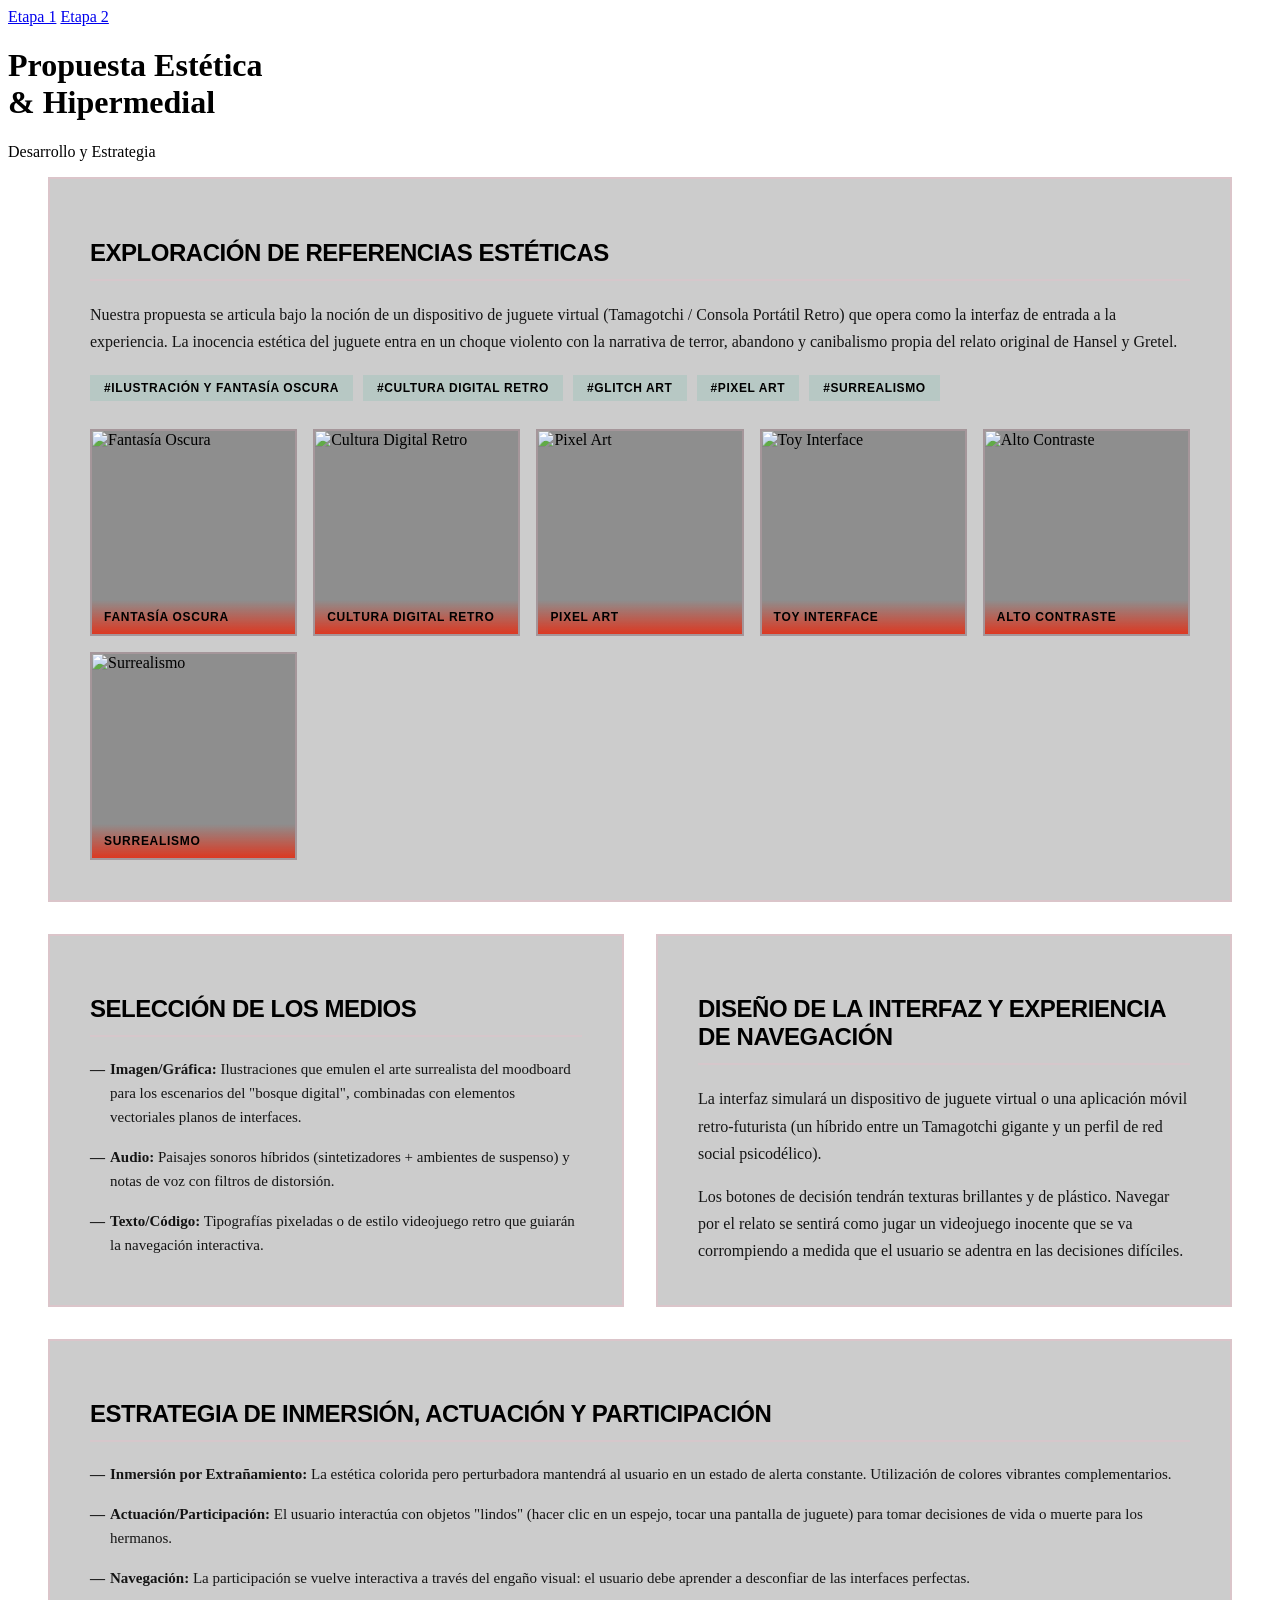
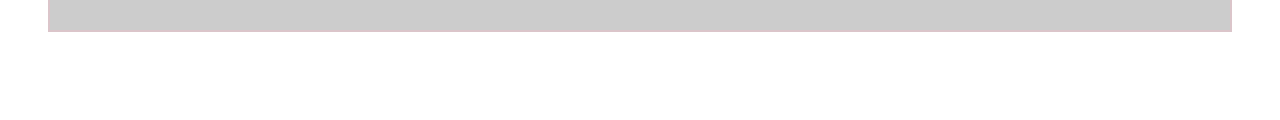
==== etapa2.html @ 6941fe77 "Add files via upload" ====
<!DOCTYPE html>
<html lang="es">
<head>
<meta charset="UTF-8">
<meta name="viewport" content="width=device-width, initial-scale=1.0">
<title>Etapa 2 — Propuesta Estética · Hansel y Gretel</title>
<link rel="preconnect" href="https://fonts.googleapis.com">
<link rel="preconnect" href="https://fonts.gstatic.com" crossorigin>
<link rel="stylesheet" href="css/styles.css">
<style>
  /* ===== ETAPA 2 — ESTILOS PROPIOS ===== */

  .etapa2-content {
    max-width: 1400px;
    margin: 0 auto;
    padding: 0 40px 80px;
    display: flex;
    flex-direction: column;
    gap: 32px;
  }

  .content-box {
    background: rgba(0, 0, 0, 0.2);
    border: 2px solid rgba(255, 181, 198, 0.3);
    padding: 40px;
    backdrop-filter: blur(4px);
  }

  .content-box h2 {
    font-family: 'Inter', sans-serif;
    font-size: clamp(16px, 2.5vw, 24px);
    font-weight: 900;
    letter-spacing: -0.02em;
    color: var(--text-pink);
    text-transform: uppercase;
    margin-bottom: 20px;
    padding-bottom: 12px;
    border-bottom: 2px solid rgba(255, 181, 198, 0.2);
  }

  .content-box p {
    font-size: 16px;
    font-weight: 400;
    line-height: 1.7;
    color: var(--text-white);
    opacity: 0.9;
    margin-bottom: 16px;
  }

  .content-box p:last-child { margin-bottom: 0; }

  /* ===== TAGS ===== */
  .tag-list {
    display: flex;
    flex-wrap: wrap;
    gap: 10px;
    margin-top: 20px;
  }

  .tag {
    font-family: 'Inter', sans-serif;
    font-size: 12px;
    font-weight: 800;
    letter-spacing: 0.05em;
    text-transform: uppercase;
    padding: 6px 14px;
    border: 2px solid var(--text-teal);
    color: var(--text-teal);
    background: rgba(0, 169, 127, 0.1);
  }

  /* ===== MOODBOARD ===== */
  .moodboard-sim {
    display: grid;
    grid-template-columns: repeat(auto-fill, minmax(200px, 1fr));
    gap: 16px;
    margin-top: 28px;
  }

  .mood-box {
    position: relative;
    aspect-ratio: 1 / 1;
    overflow: hidden;
    border: 2px solid rgba(255, 181, 198, 0.2);
    background: rgba(0, 0, 0, 0.3);
  }

  .mood-box img {
    width: 100%;
    height: 100%;
    object-fit: cover;
    display: block;
    filter: saturate(0.85);
    transition: filter 0.3s, transform 0.3s;
  }

  .mood-box:hover img {
    filter: saturate(1.1);
    transform: scale(1.04);
  }

  .mood-txt {
    position: absolute;
    bottom: 0;
    left: 0;
    right: 0;
    padding: 10px 12px;
    background: linear-gradient(to top, rgba(228, 47, 22, 0.9), transparent);
    font-family: 'Inter', sans-serif;
    font-size: 12px;
    font-weight: 800;
    letter-spacing: 0.06em;
    text-transform: uppercase;
    color: var(--text-white);
  }

  /* ===== GRID DOS COLUMNAS ===== */
  .etapa2-grid {
    display: grid;
    grid-template-columns: 1fr 1fr;
    gap: 32px;
  }

  @media (max-width: 768px) {
    .etapa2-grid {
      grid-template-columns: 1fr;
    }
    .etapa2-content {
      padding: 0 20px 60px;
    }
    .content-box {
      padding: 28px 20px;
    }
    .moodboard-sim {
      grid-template-columns: repeat(2, 1fr);
    }
  }

  /* ===== LISTA ===== */
  .media-list {
    list-style: none;
    padding: 0;
    margin: 0;
    display: flex;
    flex-direction: column;
    gap: 16px;
  }

  .media-list li {
    font-size: 15px;
    font-weight: 400;
    line-height: 1.6;
    color: var(--text-white);
    opacity: 0.9;
    padding-left: 20px;
    position: relative;
  }

  .media-list li::before {
    content: '—';
    position: absolute;
    left: 0;
    color: var(--text-pink);
    font-weight: 800;
  }

  .media-list li strong {
    color: var(--text-pink);
    font-weight: 800;
  }
</style>
</head>
<body>

<nav class="main-nav">
  <a href="etapa1.html" class="nav-btn">Etapa 1</a>
  <a href="etapa2.html" class="nav-btn active">Etapa 2</a>
</nav>

<header>
  <h1>Propuesta Estética<br>&amp; Hipermedial</h1>
  <p class="subtitle">Desarrollo y Estrategia</p>
</header>

<div class="etapa2-content">

  <div class="content-box">
    <h2>Exploración de Referencias Estéticas</h2>
    <p>Nuestra propuesta se articula bajo la noción de un dispositivo de juguete virtual (Tamagotchi / Consola Portátil Retro) que opera como la interfaz de entrada a la experiencia. La inocencia estética del juguete entra en un choque violento con la narrativa de terror, abandono y canibalismo propia del relato original de Hansel y Gretel.</p>
    <div class="tag-list">
      <span class="tag">#Ilustración y Fantasía Oscura</span>
      <span class="tag">#Cultura Digital Retro</span>
      <span class="tag">#Glitch art</span>
      <span class="tag">#Pixel art</span>
      <span class="tag">#Surrealismo</span>
    </div>
    <div class="moodboard-sim">
      <div class="mood-box">
        <img src="img/AI doll avatar.jpg" alt="Fantasía Oscura">
        <div class="mood-txt">Fantasía Oscura</div>
      </div>
      <div class="mood-box">
        <img src="img/bubble.jpg" alt="Cultura Digital Retro">
        <div class="mood-txt">Cultura Digital Retro</div>
      </div>
      <div class="mood-box">
        <img src="img/pixel.jpg" alt="Pixel Art">
        <div class="mood-txt">Pixel Art</div>
      </div>
      <div class="mood-box">
        <img src="img/tama.jpg" alt="Toy Interface">
        <div class="mood-txt">Toy Interface</div>
      </div>
      <div class="mood-box">
        <img src="img/Two girls illustration.jpg" alt="Alto Contraste">
        <div class="mood-txt">Alto Contraste</div>
      </div>
      <div class="mood-box">
        <img src="img/junaida.jpg" alt="Surrealismo">
        <div class="mood-txt">Surrealismo</div>
      </div>
    </div>
  </div>

  <div class="etapa2-grid">
    <div class="content-box">
      <h2>Selección de los Medios</h2>
      <ul class="media-list">
        <li><strong>Imagen/Gráfica:</strong> Ilustraciones que emulen el arte surrealista del moodboard para los escenarios del "bosque digital", combinadas con elementos vectoriales planos de interfaces.</li>
        <li><strong>Audio:</strong> Paisajes sonoros híbridos (sintetizadores + ambientes de suspenso) y notas de voz con filtros de distorsión.</li>
        <li><strong>Texto/Código:</strong> Tipografías pixeladas o de estilo videojuego retro que guiarán la navegación interactiva.</li>
      </ul>
    </div>

    <div class="content-box">
      <h2>Diseño de la Interfaz y Experiencia de Navegación</h2>
      <p>La interfaz simulará un dispositivo de juguete virtual o una aplicación móvil retro-futurista (un híbrido entre un Tamagotchi gigante y un perfil de red social psicodélico).</p>
      <p>Los botones de decisión tendrán texturas brillantes y de plástico. Navegar por el relato se sentirá como jugar un videojuego inocente que se va corrompiendo a medida que el usuario se adentra en las decisiones difíciles.</p>
    </div>
  </div>

  <div class="content-box">
    <h2>Estrategia de Inmersión, Actuación y Participación</h2>
    <ul class="media-list">
      <li><strong>Inmersión por Extrañamiento:</strong> La estética colorida pero perturbadora mantendrá al usuario en un estado de alerta constante. Utilización de colores vibrantes complementarios.</li>
      <li><strong>Actuación/Participación:</strong> El usuario interactúa con objetos "lindos" (hacer clic en un espejo, tocar una pantalla de juguete) para tomar decisiones de vida o muerte para los hermanos.</li>
      <li><strong>Navegación:</strong> La participación se vuelve interactiva a través del engaño visual: el usuario debe aprender a desconfiar de las interfaces perfectas.</li>
    </ul>
  </div>

</div>

</body>
</html>
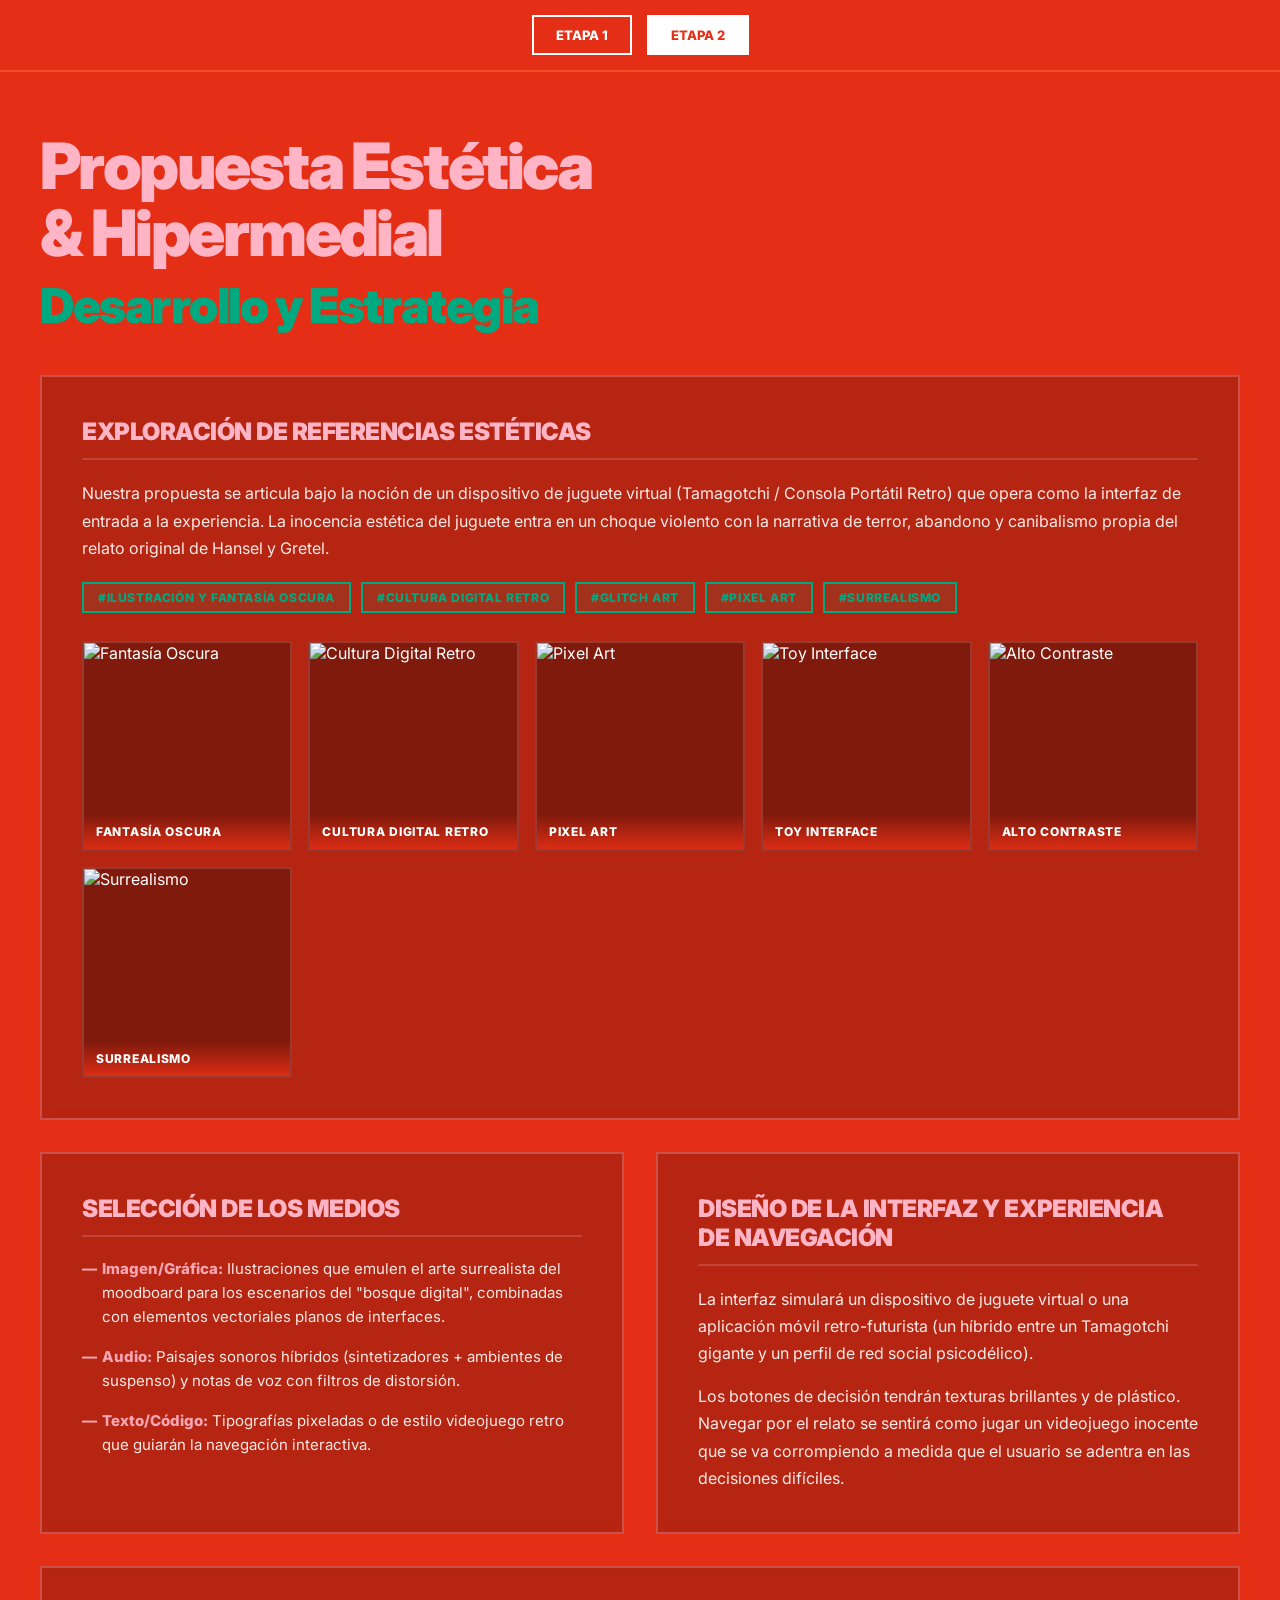
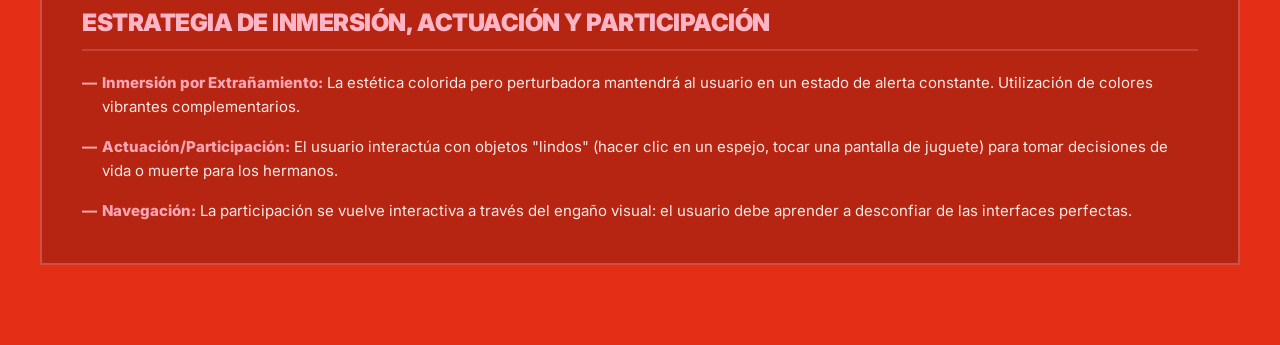
==== commit d20a1fed: "Update etapa2.html" ====
--- a/etapa2.html
+++ b/etapa2.html
@@ -6,7 +6,7 @@
 <title>Etapa 2 — Propuesta Estética · Hansel y Gretel</title>
 <link rel="preconnect" href="https://fonts.googleapis.com">
 <link rel="preconnect" href="https://fonts.gstatic.com" crossorigin>
-<link rel="stylesheet" href="css/styles.css">
+<link rel="stylesheet" href="styles.css">
 <style>
   /* ===== ETAPA 2 — ESTILOS PROPIOS ===== */
 
--- a/styles.css
+++ b/styles.css
@@ -0,0 +1,353 @@
+/* ===== FUENTES ===== */
+@import url('https://fonts.googleapis.com/css2?family=Inter:wght@400;600;800;900&display=swap');
+
+/* ===== VARIABLES GLOBALES ===== */
+:root {
+  --bg-red: #E42F16;
+  --bg-orange: #F05123;
+  --text-pink: #FFB5C6;
+  --text-teal: #00A97F;
+  --text-white: #FFFFFF;
+
+  --ink: #FFFFFF;
+  --parchment: #E42F16;
+  --parchment-dark: rgba(0, 0, 0, 0.1);
+
+  --forest: #00A97F;
+  --forest-pale: rgba(0, 169, 127, 0.15);
+
+  --amber: #FFB5C6;
+  --amber-pale: rgba(255, 181, 198, 0.1);
+
+  --rose: #FFFFFF;
+  --rose-pale: rgba(255, 255, 255, 0.1);
+
+  --sage: #00A97F;
+  --sage-pale: rgba(0, 169, 127, 0.15);
+
+  --purple: #F05123;
+  --purple-pale: rgba(240, 81, 35, 0.15);
+
+  --gray: #FFB5C6;
+  --gray-pale: rgba(255, 181, 198, 0.05);
+}
+
+/* ===== RESET ===== */
+* { box-sizing: border-box; margin: 0; padding: 0; }
+
+/* ===== BASE ===== */
+body {
+  background: var(--parchment);
+  font-family: 'Inter', sans-serif;
+  color: var(--ink);
+  min-height: 100vh;
+  position: relative;
+  overflow-x: hidden;
+}
+
+/* ===== NAVBAR ===== */
+.main-nav {
+  display: flex;
+  justify-content: center;
+  align-items: center;
+  gap: 15px;
+  padding: 15px 20px;
+  position: sticky;
+  top: 0;
+  z-index: 1000;
+  background: rgba(228, 47, 22, 0.95);
+  backdrop-filter: blur(10px);
+  border-bottom: 2px solid var(--bg-orange);
+}
+
+.nav-btn {
+  background: transparent;
+  border: 2px solid var(--text-white);
+  color: var(--text-white);
+  padding: 10px 22px;
+  font-family: 'Inter', sans-serif;
+  font-size: 13px;
+  font-weight: 800;
+  text-transform: uppercase;
+  cursor: pointer;
+  transition: all 0.2s ease;
+  text-decoration: none;
+  display: inline-block;
+}
+
+.nav-btn:hover {
+  background: rgba(255, 255, 255, 0.1);
+}
+
+.nav-btn.active {
+  background: var(--text-white);
+  color: var(--bg-red);
+}
+
+/* ===== HEADER ===== */
+header {
+  text-align: left;
+  padding: 60px 40px 40px;
+  position: relative;
+  max-width: 1400px;
+  margin: 0 auto;
+}
+
+h1 {
+  font-family: 'Inter', sans-serif;
+  font-size: clamp(32px, 6vw, 64px);
+  font-weight: 900;
+  letter-spacing: -0.04em;
+  color: var(--text-pink);
+  line-height: 1.05;
+}
+
+.subtitle {
+  font-size: clamp(24px, 4vw, 48px);
+  font-weight: 900;
+  font-style: normal;
+  color: var(--text-teal);
+  margin-top: 10px;
+  letter-spacing: -0.03em;
+}
+
+/* ===== POV SWITCHER ===== */
+.pov-switcher {
+  display: flex;
+  justify-content: flex-start;
+  gap: 12px;
+  padding: 0 40px 40px;
+  position: relative;
+  z-index: 2;
+  max-width: 1400px;
+  margin: 0 auto;
+}
+
+.pov-btn {
+  font-family: 'Inter', sans-serif;
+  font-size: 14px;
+  font-weight: 800;
+  letter-spacing: 0.05em;
+  text-transform: uppercase;
+  padding: 12px 24px;
+  border: 2px solid var(--text-pink);
+  background: transparent;
+  color: var(--text-pink);
+  cursor: pointer;
+  transition: all .2s;
+  border-radius: 0;
+}
+
+.pov-btn:hover { background: rgba(255, 181, 198, 0.1); }
+.pov-btn.active { background: var(--text-pink); color: var(--bg-red); }
+
+.panel { display: none; }
+.panel.active { display: block; }
+
+/* ===== SECTION TITLES ===== */
+.section-title {
+  font-family: 'Inter', sans-serif;
+  font-size: 16px;
+  font-weight: 800;
+  letter-spacing: 0.1em;
+  text-transform: uppercase;
+  color: var(--text-pink);
+  text-align: center;
+  margin-bottom: 8px;
+}
+
+.section-sub {
+  font-size: 16px;
+  font-weight: 600;
+  color: var(--text-white);
+  text-align: center;
+  margin-bottom: 40px;
+  opacity: 0.8;
+}
+
+/* ===== CHART ===== */
+.chart-wrap {
+  max-width: 1400px;
+  margin: 0 auto;
+  padding: 0 32px 80px;
+  position: relative;
+  z-index: 2;
+}
+
+.flow {
+  display: flex;
+  flex-direction: column;
+  align-items: center;
+  gap: 0;
+}
+
+/* ===== NODES ===== */
+.node {
+  position: relative;
+  border: 2px solid;
+  padding: 16px 20px;
+  text-align: center;
+  border-radius: 0;
+  z-index: 2;
+  transition: transform 0.2s, background 0.2s;
+  background: rgba(0, 0, 0, 0.2);
+  backdrop-filter: blur(4px);
+}
+
+.node:hover { transform: translateY(-4px); background: rgba(0, 0, 0, 0.3); }
+
+.node-title {
+  font-family: 'Inter', sans-serif;
+  font-size: 15px;
+  letter-spacing: -0.01em;
+  font-weight: 800;
+  display: block;
+  margin-bottom: 6px;
+  text-transform: uppercase;
+}
+
+.node-sub {
+  font-size: 14px;
+  font-weight: 400;
+  line-height: 1.4;
+  display: block;
+  opacity: .9;
+}
+
+.node-root   { border-color: var(--text-pink); color: var(--text-pink); width: 280px; }
+.node-lexia  { border-color: var(--text-teal); color: var(--text-white); width: 260px; }
+.node-dec    { border-color: var(--text-pink); color: var(--text-pink); width: 280px; background: var(--text-pink); color: var(--bg-red); }
+.node-dec .node-sub { color: var(--bg-red); opacity: 0.8; font-weight: 600; }
+.node-nodo   { border-color: var(--bg-orange); color: var(--text-white); width: 260px; }
+
+.node-final-good { border-color: var(--text-teal); background: var(--text-teal); color: #fff; width: 200px; }
+.node-final-bad  { border-color: var(--text-white); background: var(--text-white); color: var(--bg-red); width: 200px; }
+.node-final-bad .node-sub { color: var(--bg-red); opacity: 0.9; font-weight: 600; }
+.node-final-neu  { border-color: var(--bg-orange); background: var(--bg-orange); color: #fff; width: 200px; }
+
+.node-polif  { border-color: var(--bg-orange); color: var(--text-white); width: 260px; border-width: 3px; }
+
+/* ===== ARROWS ===== */
+.arrow {
+  width: 3px;
+  background: var(--text-pink);
+  position: relative;
+  flex-shrink: 0;
+  z-index: 1;
+}
+
+.arrow::after {
+  content: '';
+  position: absolute;
+  bottom: -2px;
+  left: 50%;
+  transform: translateX(-50%);
+  border-left: 6px solid transparent;
+  border-right: 6px solid transparent;
+  border-top: 8px solid var(--text-pink);
+}
+
+.arrow-short { height: 25px; }
+.arrow-med   { height: 35px; }
+
+/* ===== BRANCHES ===== */
+.branch-row {
+  display: flex;
+  align-items: flex-start;
+  justify-content: center;
+  gap: 40px;
+  width: 100%;
+}
+
+.branch-col { display: flex; flex-direction: column; align-items: center; }
+
+.conn-spacer { height: 85px; width: 100%; flex-shrink: 0; }
+
+/* ===== LABELS ===== */
+.final-label {
+  font-size: 14px;
+  font-weight: 800;
+  text-align: center;
+  margin-top: 8px;
+  text-transform: uppercase;
+}
+
+.act-label {
+  font-family: 'Inter', sans-serif;
+  font-size: 14px;
+  letter-spacing: 0.1em;
+  color: var(--text-white);
+  text-align: center;
+  padding: 25px 0 10px;
+  font-weight: 800;
+  text-transform: uppercase;
+}
+
+/* ===== LEGEND ===== */
+.legend {
+  display: flex;
+  gap: 20px;
+  justify-content: center;
+  flex-wrap: wrap;
+  padding: 30px;
+  border-top: 2px solid rgba(255, 255, 255, 0.2);
+  margin-top: 40px;
+}
+
+.legend-item { display: flex; align-items: center; gap: 8px; font-size: 14px; font-weight: 600; color: var(--text-white); }
+.legend-swatch { width: 16px; height: 16px; flex-shrink: 0; }
+.sw-purple { background: var(--bg-orange); }
+.sw-amber  { background: var(--text-pink); }
+.sw-sage   { background: var(--text-teal); }
+.sw-rose   { background: var(--text-white); }
+.sw-gray   { background: var(--text-pink); opacity: 0.5; }
+
+/* ===== TABS ===== */
+.tabs {
+  display: flex;
+  justify-content: center;
+  gap: 10px;
+  margin-bottom: 40px;
+}
+
+.tab-btn {
+  font-family: 'Inter', sans-serif;
+  font-size: 14px;
+  font-weight: 800;
+  letter-spacing: 0.05em;
+  text-transform: uppercase;
+  padding: 10px 24px;
+  border: 2px solid transparent;
+  border-bottom: 2px solid rgba(255, 255, 255, 0.2);
+  background: transparent;
+  color: var(--text-white);
+  cursor: pointer;
+  transition: all .2s;
+  opacity: 0.7;
+}
+
+.tab-btn:hover { opacity: 1; border-bottom-color: var(--text-pink); }
+.tab-btn.active { opacity: 1; color: var(--text-pink); border-bottom-color: var(--text-pink); }
+
+.tab-panel { display: none; }
+.tab-panel.active { display: block; }
+
+/* ===== SVG OVERLAY ===== */
+#gsvg {
+  position: absolute;
+  top: 0;
+  left: 0;
+  width: 100%;
+  height: 100%;
+  pointer-events: none;
+  z-index: 1;
+  overflow: visible;
+}
+
+/* ===== ANIMATIONS ===== */
+@keyframes fadeIn {
+  from { opacity: 0; transform: translateY(10px); }
+  to   { opacity: 1; transform: translateY(0); }
+}
+
+.node { animation: fadeIn .4s ease both; }
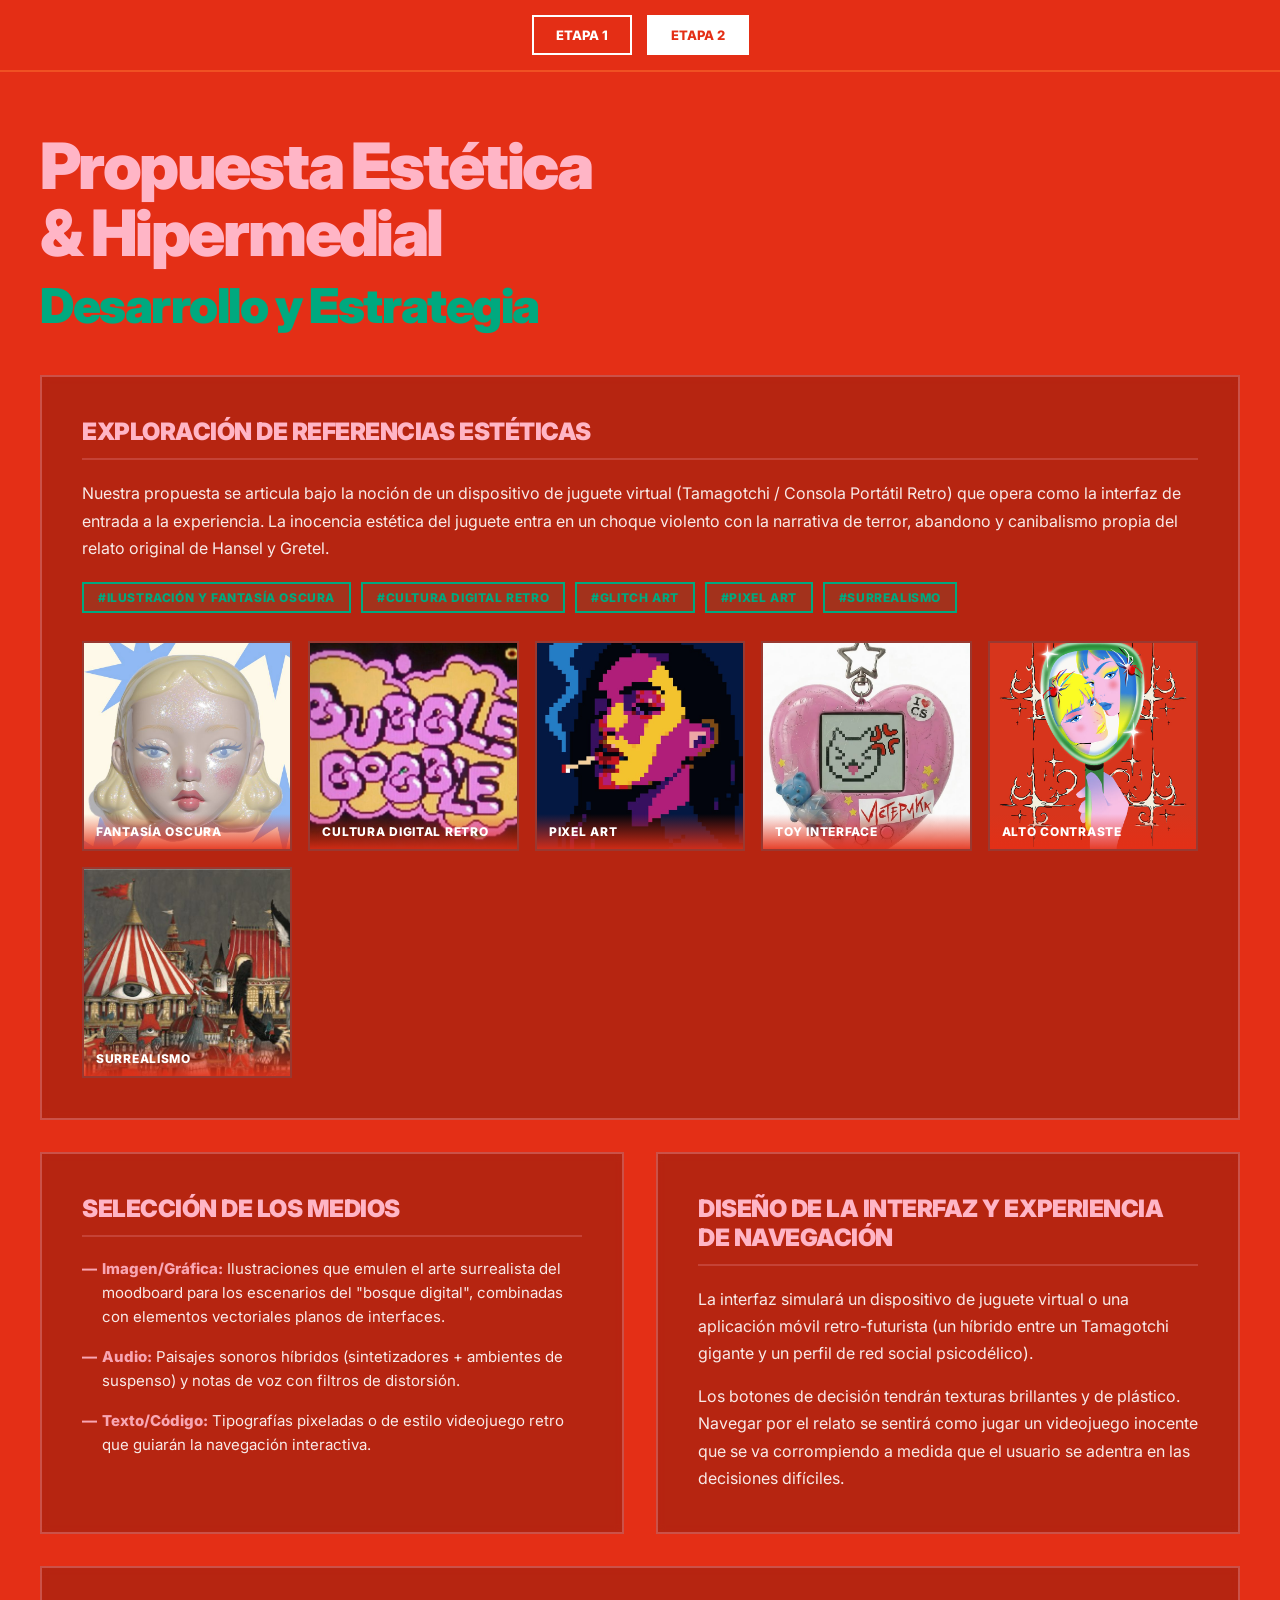
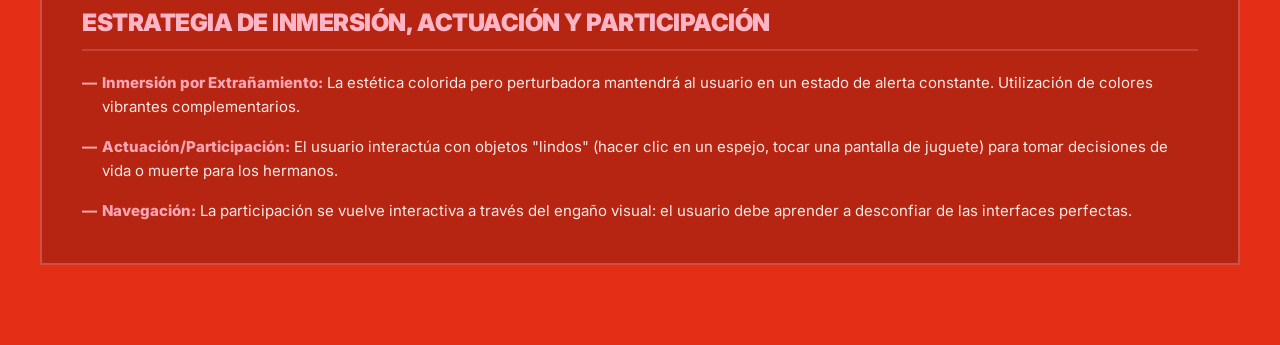
==== commit 7fce2b76: "Update etapa2.html" ====
--- a/etapa2.html
+++ b/etapa2.html
@@ -6,7 +6,7 @@
 <title>Etapa 2 — Propuesta Estética · Hansel y Gretel</title>
 <link rel="preconnect" href="https://fonts.googleapis.com">
 <link rel="preconnect" href="https://fonts.gstatic.com" crossorigin>
-<link rel="stylesheet" href="styles.css">
+<link rel="stylesheet" href="css/styles.css">
 <style>
   /* ===== ETAPA 2 — ESTILOS PROPIOS ===== */
 
--- a/css/styles.css
+++ b/css/styles.css
@@ -0,0 +1,353 @@
+/* ===== FUENTES ===== */
+@import url('https://fonts.googleapis.com/css2?family=Inter:wght@400;600;800;900&display=swap');
+
+/* ===== VARIABLES GLOBALES ===== */
+:root {
+  --bg-red: #E42F16;
+  --bg-orange: #F05123;
+  --text-pink: #FFB5C6;
+  --text-teal: #00A97F;
+  --text-white: #FFFFFF;
+
+  --ink: #FFFFFF;
+  --parchment: #E42F16;
+  --parchment-dark: rgba(0, 0, 0, 0.1);
+
+  --forest: #00A97F;
+  --forest-pale: rgba(0, 169, 127, 0.15);
+
+  --amber: #FFB5C6;
+  --amber-pale: rgba(255, 181, 198, 0.1);
+
+  --rose: #FFFFFF;
+  --rose-pale: rgba(255, 255, 255, 0.1);
+
+  --sage: #00A97F;
+  --sage-pale: rgba(0, 169, 127, 0.15);
+
+  --purple: #F05123;
+  --purple-pale: rgba(240, 81, 35, 0.15);
+
+  --gray: #FFB5C6;
+  --gray-pale: rgba(255, 181, 198, 0.05);
+}
+
+/* ===== RESET ===== */
+* { box-sizing: border-box; margin: 0; padding: 0; }
+
+/* ===== BASE ===== */
+body {
+  background: var(--parchment);
+  font-family: 'Inter', sans-serif;
+  color: var(--ink);
+  min-height: 100vh;
+  position: relative;
+  overflow-x: hidden;
+}
+
+/* ===== NAVBAR ===== */
+.main-nav {
+  display: flex;
+  justify-content: center;
+  align-items: center;
+  gap: 15px;
+  padding: 15px 20px;
+  position: sticky;
+  top: 0;
+  z-index: 1000;
+  background: rgba(228, 47, 22, 0.95);
+  backdrop-filter: blur(10px);
+  border-bottom: 2px solid var(--bg-orange);
+}
+
+.nav-btn {
+  background: transparent;
+  border: 2px solid var(--text-white);
+  color: var(--text-white);
+  padding: 10px 22px;
+  font-family: 'Inter', sans-serif;
+  font-size: 13px;
+  font-weight: 800;
+  text-transform: uppercase;
+  cursor: pointer;
+  transition: all 0.2s ease;
+  text-decoration: none;
+  display: inline-block;
+}
+
+.nav-btn:hover {
+  background: rgba(255, 255, 255, 0.1);
+}
+
+.nav-btn.active {
+  background: var(--text-white);
+  color: var(--bg-red);
+}
+
+/* ===== HEADER ===== */
+header {
+  text-align: left;
+  padding: 60px 40px 40px;
+  position: relative;
+  max-width: 1400px;
+  margin: 0 auto;
+}
+
+h1 {
+  font-family: 'Inter', sans-serif;
+  font-size: clamp(32px, 6vw, 64px);
+  font-weight: 900;
+  letter-spacing: -0.04em;
+  color: var(--text-pink);
+  line-height: 1.05;
+}
+
+.subtitle {
+  font-size: clamp(24px, 4vw, 48px);
+  font-weight: 900;
+  font-style: normal;
+  color: var(--text-teal);
+  margin-top: 10px;
+  letter-spacing: -0.03em;
+}
+
+/* ===== POV SWITCHER ===== */
+.pov-switcher {
+  display: flex;
+  justify-content: flex-start;
+  gap: 12px;
+  padding: 0 40px 40px;
+  position: relative;
+  z-index: 2;
+  max-width: 1400px;
+  margin: 0 auto;
+}
+
+.pov-btn {
+  font-family: 'Inter', sans-serif;
+  font-size: 14px;
+  font-weight: 800;
+  letter-spacing: 0.05em;
+  text-transform: uppercase;
+  padding: 12px 24px;
+  border: 2px solid var(--text-pink);
+  background: transparent;
+  color: var(--text-pink);
+  cursor: pointer;
+  transition: all .2s;
+  border-radius: 0;
+}
+
+.pov-btn:hover { background: rgba(255, 181, 198, 0.1); }
+.pov-btn.active { background: var(--text-pink); color: var(--bg-red); }
+
+.panel { display: none; }
+.panel.active { display: block; }
+
+/* ===== SECTION TITLES ===== */
+.section-title {
+  font-family: 'Inter', sans-serif;
+  font-size: 16px;
+  font-weight: 800;
+  letter-spacing: 0.1em;
+  text-transform: uppercase;
+  color: var(--text-pink);
+  text-align: center;
+  margin-bottom: 8px;
+}
+
+.section-sub {
+  font-size: 16px;
+  font-weight: 600;
+  color: var(--text-white);
+  text-align: center;
+  margin-bottom: 40px;
+  opacity: 0.8;
+}
+
+/* ===== CHART ===== */
+.chart-wrap {
+  max-width: 1400px;
+  margin: 0 auto;
+  padding: 0 32px 80px;
+  position: relative;
+  z-index: 2;
+}
+
+.flow {
+  display: flex;
+  flex-direction: column;
+  align-items: center;
+  gap: 0;
+}
+
+/* ===== NODES ===== */
+.node {
+  position: relative;
+  border: 2px solid;
+  padding: 16px 20px;
+  text-align: center;
+  border-radius: 0;
+  z-index: 2;
+  transition: transform 0.2s, background 0.2s;
+  background: rgba(0, 0, 0, 0.2);
+  backdrop-filter: blur(4px);
+}
+
+.node:hover { transform: translateY(-4px); background: rgba(0, 0, 0, 0.3); }
+
+.node-title {
+  font-family: 'Inter', sans-serif;
+  font-size: 15px;
+  letter-spacing: -0.01em;
+  font-weight: 800;
+  display: block;
+  margin-bottom: 6px;
+  text-transform: uppercase;
+}
+
+.node-sub {
+  font-size: 14px;
+  font-weight: 400;
+  line-height: 1.4;
+  display: block;
+  opacity: .9;
+}
+
+.node-root   { border-color: var(--text-pink); color: var(--text-pink); width: 280px; }
+.node-lexia  { border-color: var(--text-teal); color: var(--text-white); width: 260px; }
+.node-dec    { border-color: var(--text-pink); color: var(--text-pink); width: 280px; background: var(--text-pink); color: var(--bg-red); }
+.node-dec .node-sub { color: var(--bg-red); opacity: 0.8; font-weight: 600; }
+.node-nodo   { border-color: var(--bg-orange); color: var(--text-white); width: 260px; }
+
+.node-final-good { border-color: var(--text-teal); background: var(--text-teal); color: #fff; width: 200px; }
+.node-final-bad  { border-color: var(--text-white); background: var(--text-white); color: var(--bg-red); width: 200px; }
+.node-final-bad .node-sub { color: var(--bg-red); opacity: 0.9; font-weight: 600; }
+.node-final-neu  { border-color: var(--bg-orange); background: var(--bg-orange); color: #fff; width: 200px; }
+
+.node-polif  { border-color: var(--bg-orange); color: var(--text-white); width: 260px; border-width: 3px; }
+
+/* ===== ARROWS ===== */
+.arrow {
+  width: 3px;
+  background: var(--text-pink);
+  position: relative;
+  flex-shrink: 0;
+  z-index: 1;
+}
+
+.arrow::after {
+  content: '';
+  position: absolute;
+  bottom: -2px;
+  left: 50%;
+  transform: translateX(-50%);
+  border-left: 6px solid transparent;
+  border-right: 6px solid transparent;
+  border-top: 8px solid var(--text-pink);
+}
+
+.arrow-short { height: 25px; }
+.arrow-med   { height: 35px; }
+
+/* ===== BRANCHES ===== */
+.branch-row {
+  display: flex;
+  align-items: flex-start;
+  justify-content: center;
+  gap: 40px;
+  width: 100%;
+}
+
+.branch-col { display: flex; flex-direction: column; align-items: center; }
+
+.conn-spacer { height: 85px; width: 100%; flex-shrink: 0; }
+
+/* ===== LABELS ===== */
+.final-label {
+  font-size: 14px;
+  font-weight: 800;
+  text-align: center;
+  margin-top: 8px;
+  text-transform: uppercase;
+}
+
+.act-label {
+  font-family: 'Inter', sans-serif;
+  font-size: 14px;
+  letter-spacing: 0.1em;
+  color: var(--text-white);
+  text-align: center;
+  padding: 25px 0 10px;
+  font-weight: 800;
+  text-transform: uppercase;
+}
+
+/* ===== LEGEND ===== */
+.legend {
+  display: flex;
+  gap: 20px;
+  justify-content: center;
+  flex-wrap: wrap;
+  padding: 30px;
+  border-top: 2px solid rgba(255, 255, 255, 0.2);
+  margin-top: 40px;
+}
+
+.legend-item { display: flex; align-items: center; gap: 8px; font-size: 14px; font-weight: 600; color: var(--text-white); }
+.legend-swatch { width: 16px; height: 16px; flex-shrink: 0; }
+.sw-purple { background: var(--bg-orange); }
+.sw-amber  { background: var(--text-pink); }
+.sw-sage   { background: var(--text-teal); }
+.sw-rose   { background: var(--text-white); }
+.sw-gray   { background: var(--text-pink); opacity: 0.5; }
+
+/* ===== TABS ===== */
+.tabs {
+  display: flex;
+  justify-content: center;
+  gap: 10px;
+  margin-bottom: 40px;
+}
+
+.tab-btn {
+  font-family: 'Inter', sans-serif;
+  font-size: 14px;
+  font-weight: 800;
+  letter-spacing: 0.05em;
+  text-transform: uppercase;
+  padding: 10px 24px;
+  border: 2px solid transparent;
+  border-bottom: 2px solid rgba(255, 255, 255, 0.2);
+  background: transparent;
+  color: var(--text-white);
+  cursor: pointer;
+  transition: all .2s;
+  opacity: 0.7;
+}
+
+.tab-btn:hover { opacity: 1; border-bottom-color: var(--text-pink); }
+.tab-btn.active { opacity: 1; color: var(--text-pink); border-bottom-color: var(--text-pink); }
+
+.tab-panel { display: none; }
+.tab-panel.active { display: block; }
+
+/* ===== SVG OVERLAY ===== */
+#gsvg {
+  position: absolute;
+  top: 0;
+  left: 0;
+  width: 100%;
+  height: 100%;
+  pointer-events: none;
+  z-index: 1;
+  overflow: visible;
+}
+
+/* ===== ANIMATIONS ===== */
+@keyframes fadeIn {
+  from { opacity: 0; transform: translateY(10px); }
+  to   { opacity: 1; transform: translateY(0); }
+}
+
+.node { animation: fadeIn .4s ease both; }
